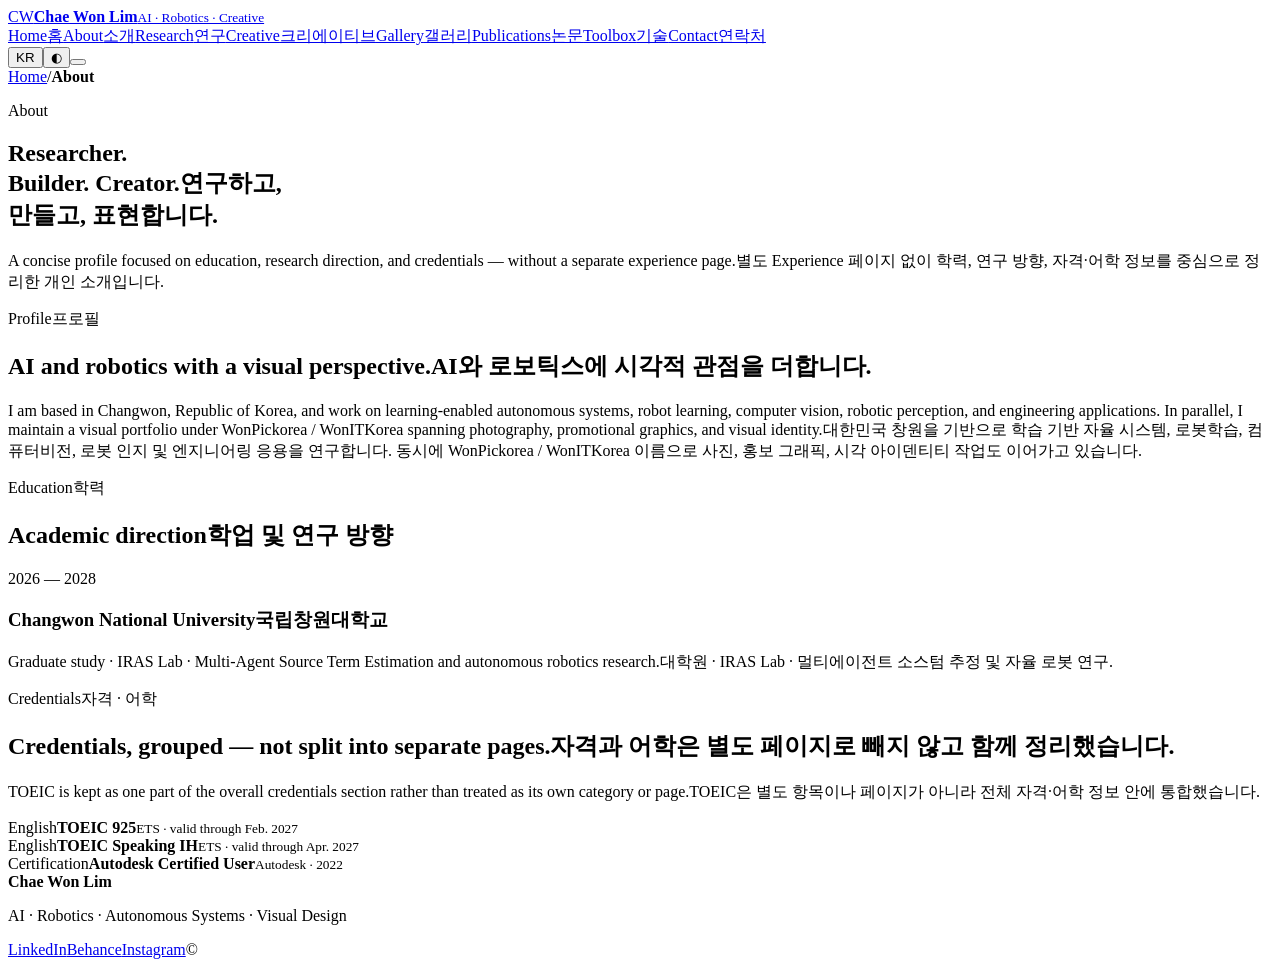
==== contact.html @ 5429001a "feat: Implement multi-page portfolio for Chae Won Lim - Added new HTML pages: about.html, contact.ht" ====
<!doctype html><html lang="en" data-theme="light" data-lang="en"><head><meta charset="utf-8"><meta name="viewport" content="width=device-width,initial-scale=1"><meta name="description" content="About Chae Won Lim — profile, education, and grouped credentials."><meta name="theme-color" content="#0b1020"><meta property="og:title" content="About | Chae Won Lim"><meta property="og:description" content="About Chae Won Lim — profile, education, and grouped credentials."><meta property="og:type" content="website"><meta property="og:image" content="https://avatars.githubusercontent.com/u/75358803?s=800&v=4"><title>About | Chae Won Lim</title><link rel="preconnect" href="https://fonts.googleapis.com"><link rel="preconnect" href="https://fonts.gstatic.com" crossorigin><link rel="preconnect" href="https://mir-s3-cdn-cf.behance.net"><link href="https://fonts.googleapis.com/css2?family=Inter:wght@400;500;600;700;800;900&family=Noto+Sans+KR:wght@400;500;600;700;800;900&display=swap" rel="stylesheet"><link rel="stylesheet" href="assets/styles.css"></head><body data-page="about"><header class="site-header"><div class="container nav-wrap"><a class="brand" href="index.html"><span class="brand-mark">CW</span><span class="brand-copy"><strong>Chae Won Lim</strong><small>AI · Robotics · Creative</small></span></a><nav class="nav" id="navMenu"><a href="index.html" data-page="home"><span class="lang-en">Home</span><span class="lang-ko">홈</span></a><a href="about.html" data-page="about"><span class="lang-en">About</span><span class="lang-ko">소개</span></a><a href="research.html" data-page="research"><span class="lang-en">Research</span><span class="lang-ko">연구</span></a><a href="creative.html" data-page="creative"><span class="lang-en">Creative</span><span class="lang-ko">크리에이티브</span></a><a href="gallery.html" data-page="gallery"><span class="lang-en">Gallery</span><span class="lang-ko">갤러리</span></a><a href="publications.html" data-page="publications"><span class="lang-en">Publications</span><span class="lang-ko">논문</span></a><a href="toolbox.html" data-page="toolbox"><span class="lang-en">Toolbox</span><span class="lang-ko">기술</span></a><a href="contact.html" data-page="contact"><span class="lang-en">Contact</span><span class="lang-ko">연락처</span></a></nav><div class="nav-actions"><button class="icon-button" id="langToggle" aria-label="Toggle language">KR</button><button class="icon-button" id="themeToggle" aria-label="Toggle theme">◐</button><button class="nav-toggle" id="navToggle" aria-label="Open menu"><span></span><span></span><span></span></button></div></div></header><main><section class="page-hero"><div class="container"><div class="crumb"><a href="index.html">Home</a><span>/</span><b>About</b></div><p class="eyebrow">About</p><h1><span class="lang-en">Researcher.<br>Builder. <span class="gradient">Creator.</span></span><span class="lang-ko">연구하고,<br>만들고, <span class="gradient">표현합니다.</span></span></h1><p class="lead"><span class="lang-en">A concise profile focused on education, research direction, and credentials — without a separate experience page.</span><span class="lang-ko">별도 Experience 페이지 없이 학력, 연구 방향, 자격·어학 정보를 중심으로 정리한 개인 소개입니다.</span></p></div></section><section class="section"><div class="container grid-2"><div class="section-title reveal"><p class="eyebrow"><span class="lang-en">Profile</span><span class="lang-ko">프로필</span></p><h2><span class="lang-en">AI and robotics with a visual perspective.</span><span class="lang-ko">AI와 로보틱스에 시각적 관점을 더합니다.</span></h2></div><div class="card reveal"><p><span class="lang-en">I am based in Changwon, Republic of Korea, and work on learning-enabled autonomous systems, robot learning, computer vision, robotic perception, and engineering applications. In parallel, I maintain a visual portfolio under WonPickorea / WonITKorea spanning photography, promotional graphics, and visual identity.</span><span class="lang-ko">대한민국 창원을 기반으로 학습 기반 자율 시스템, 로봇학습, 컴퓨터비전, 로봇 인지 및 엔지니어링 응용을 연구합니다. 동시에 WonPickorea / WonITKorea 이름으로 사진, 홍보 그래픽, 시각 아이덴티티 작업도 이어가고 있습니다.</span></p></div></div></section><section class="section soft"><div class="container"><div class="section-title reveal"><p class="eyebrow"><span class="lang-en">Education</span><span class="lang-ko">학력</span></p><h2><span class="lang-en">Academic direction</span><span class="lang-ko">학업 및 연구 방향</span></h2></div><div class="timeline"><div class="timeline-item reveal"><div class="timeline-year">2026 — 2028</div><div><h3><span class="lang-en">Changwon National University</span><span class="lang-ko">국립창원대학교</span></h3><p><span class="lang-en">Graduate study · IRAS Lab · Multi-Agent Source Term Estimation and autonomous robotics research.</span><span class="lang-ko">대학원 · IRAS Lab · 멀티에이전트 소스텀 추정 및 자율 로봇 연구.</span></p></div></div></div></div></section><section class="section"><div class="container"><div class="section-title reveal"><p class="eyebrow"><span class="lang-en">Credentials</span><span class="lang-ko">자격 · 어학</span></p><h2><span class="lang-en">Credentials, grouped — not split into separate pages.</span><span class="lang-ko">자격과 어학은 별도 페이지로 빼지 않고 함께 정리했습니다.</span></h2><p><span class="lang-en">TOEIC is kept as one part of the overall credentials section rather than treated as its own category or page.</span><span class="lang-ko">TOEIC은 별도 항목이나 페이지가 아니라 전체 자격·어학 정보 안에 통합했습니다.</span></p></div><div class="credentials"><div class="credential reveal"><span class="kicker">English</span><strong>TOEIC 925</strong><small>ETS · valid through Feb. 2027</small></div><div class="credential reveal"><span class="kicker">English</span><strong>TOEIC Speaking IH</strong><small>ETS · valid through Apr. 2027</small></div><div class="credential reveal"><span class="kicker">Certification</span><strong>Autodesk Certified User</strong><small>Autodesk · 2022</small></div></div></div></section></main><footer class="site-footer"><div class="container footer-wrap"><div><strong>Chae Won Lim</strong><p>AI · Robotics · Autonomous Systems · Visual Design</p></div><div class="footer-links"><a href="https://www.linkedin.com/in/chae-won-lim/" target="_blank" rel="noopener">LinkedIn</a><a href="https://www.behance.net/wonpickorea" target="_blank" rel="noopener">Behance</a><a href="https://instagram.com/wonpickorea" target="_blank" rel="noopener">Instagram</a><span>© <span data-year></span></span></div></div></footer><script src="assets/site.js"></script></body></html>
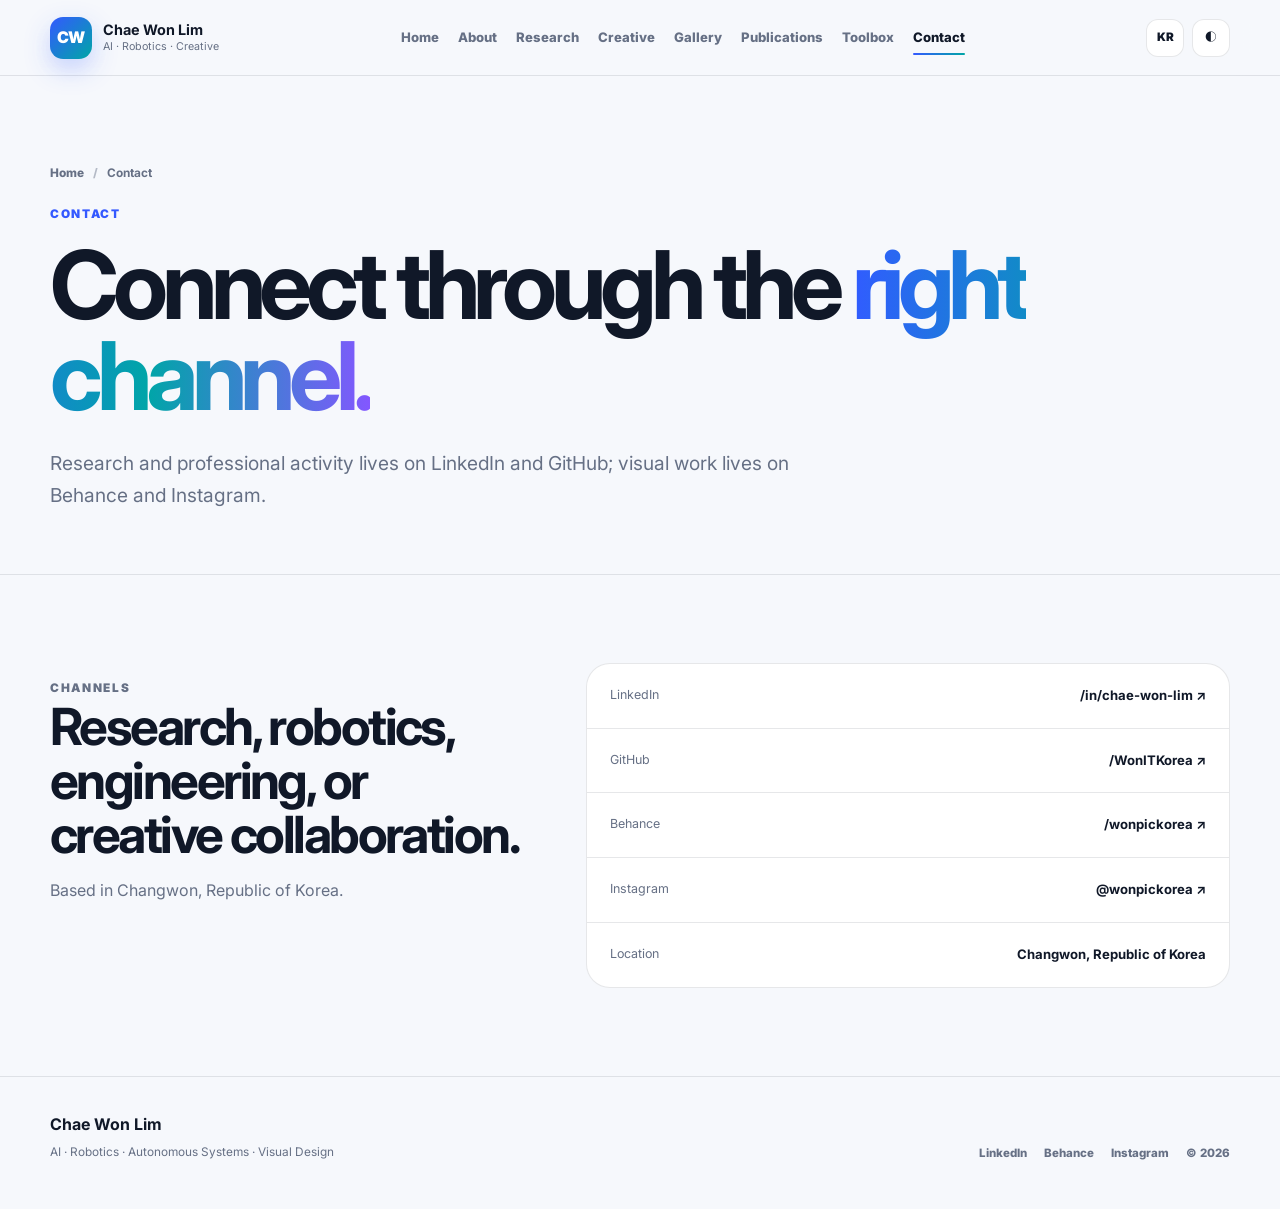
==== commit 20ae4fdc: "Add files via upload" ====
--- a/contact.html
+++ b/contact.html
@@ -1 +1,48 @@
-<!doctype html><html lang="en" data-theme="light" data-lang="en"><head><meta charset="utf-8"><meta name="viewport" content="width=device-width,initial-scale=1"><meta name="description" content="About Chae Won Lim — profile, education, and grouped credentials."><meta name="theme-color" content="#0b1020"><meta property="og:title" content="About | Chae Won Lim"><meta property="og:description" content="About Chae Won Lim — profile, education, and grouped credentials."><meta property="og:type" content="website"><meta property="og:image" content="https://avatars.githubusercontent.com/u/75358803?s=800&v=4"><title>About | Chae Won Lim</title><link rel="preconnect" href="https://fonts.googleapis.com"><link rel="preconnect" href="https://fonts.gstatic.com" crossorigin><link rel="preconnect" href="https://mir-s3-cdn-cf.behance.net"><link href="https://fonts.googleapis.com/css2?family=Inter:wght@400;500;600;700;800;900&family=Noto+Sans+KR:wght@400;500;600;700;800;900&display=swap" rel="stylesheet"><link rel="stylesheet" href="assets/styles.css"></head><body data-page="about"><header class="site-header"><div class="container nav-wrap"><a class="brand" href="index.html"><span class="brand-mark">CW</span><span class="brand-copy"><strong>Chae Won Lim</strong><small>AI · Robotics · Creative</small></span></a><nav class="nav" id="navMenu"><a href="index.html" data-page="home"><span class="lang-en">Home</span><span class="lang-ko">홈</span></a><a href="about.html" data-page="about"><span class="lang-en">About</span><span class="lang-ko">소개</span></a><a href="research.html" data-page="research"><span class="lang-en">Research</span><span class="lang-ko">연구</span></a><a href="creative.html" data-page="creative"><span class="lang-en">Creative</span><span class="lang-ko">크리에이티브</span></a><a href="gallery.html" data-page="gallery"><span class="lang-en">Gallery</span><span class="lang-ko">갤러리</span></a><a href="publications.html" data-page="publications"><span class="lang-en">Publications</span><span class="lang-ko">논문</span></a><a href="toolbox.html" data-page="toolbox"><span class="lang-en">Toolbox</span><span class="lang-ko">기술</span></a><a href="contact.html" data-page="contact"><span class="lang-en">Contact</span><span class="lang-ko">연락처</span></a></nav><div class="nav-actions"><button class="icon-button" id="langToggle" aria-label="Toggle language">KR</button><button class="icon-button" id="themeToggle" aria-label="Toggle theme">◐</button><button class="nav-toggle" id="navToggle" aria-label="Open menu"><span></span><span></span><span></span></button></div></div></header><main><section class="page-hero"><div class="container"><div class="crumb"><a href="index.html">Home</a><span>/</span><b>About</b></div><p class="eyebrow">About</p><h1><span class="lang-en">Researcher.<br>Builder. <span class="gradient">Creator.</span></span><span class="lang-ko">연구하고,<br>만들고, <span class="gradient">표현합니다.</span></span></h1><p class="lead"><span class="lang-en">A concise profile focused on education, research direction, and credentials — without a separate experience page.</span><span class="lang-ko">별도 Experience 페이지 없이 학력, 연구 방향, 자격·어학 정보를 중심으로 정리한 개인 소개입니다.</span></p></div></section><section class="section"><div class="container grid-2"><div class="section-title reveal"><p class="eyebrow"><span class="lang-en">Profile</span><span class="lang-ko">프로필</span></p><h2><span class="lang-en">AI and robotics with a visual perspective.</span><span class="lang-ko">AI와 로보틱스에 시각적 관점을 더합니다.</span></h2></div><div class="card reveal"><p><span class="lang-en">I am based in Changwon, Republic of Korea, and work on learning-enabled autonomous systems, robot learning, computer vision, robotic perception, and engineering applications. In parallel, I maintain a visual portfolio under WonPickorea / WonITKorea spanning photography, promotional graphics, and visual identity.</span><span class="lang-ko">대한민국 창원을 기반으로 학습 기반 자율 시스템, 로봇학습, 컴퓨터비전, 로봇 인지 및 엔지니어링 응용을 연구합니다. 동시에 WonPickorea / WonITKorea 이름으로 사진, 홍보 그래픽, 시각 아이덴티티 작업도 이어가고 있습니다.</span></p></div></div></section><section class="section soft"><div class="container"><div class="section-title reveal"><p class="eyebrow"><span class="lang-en">Education</span><span class="lang-ko">학력</span></p><h2><span class="lang-en">Academic direction</span><span class="lang-ko">학업 및 연구 방향</span></h2></div><div class="timeline"><div class="timeline-item reveal"><div class="timeline-year">2026 — 2028</div><div><h3><span class="lang-en">Changwon National University</span><span class="lang-ko">국립창원대학교</span></h3><p><span class="lang-en">Graduate study · IRAS Lab · Multi-Agent Source Term Estimation and autonomous robotics research.</span><span class="lang-ko">대학원 · IRAS Lab · 멀티에이전트 소스텀 추정 및 자율 로봇 연구.</span></p></div></div></div></div></section><section class="section"><div class="container"><div class="section-title reveal"><p class="eyebrow"><span class="lang-en">Credentials</span><span class="lang-ko">자격 · 어학</span></p><h2><span class="lang-en">Credentials, grouped — not split into separate pages.</span><span class="lang-ko">자격과 어학은 별도 페이지로 빼지 않고 함께 정리했습니다.</span></h2><p><span class="lang-en">TOEIC is kept as one part of the overall credentials section rather than treated as its own category or page.</span><span class="lang-ko">TOEIC은 별도 항목이나 페이지가 아니라 전체 자격·어학 정보 안에 통합했습니다.</span></p></div><div class="credentials"><div class="credential reveal"><span class="kicker">English</span><strong>TOEIC 925</strong><small>ETS · valid through Feb. 2027</small></div><div class="credential reveal"><span class="kicker">English</span><strong>TOEIC Speaking IH</strong><small>ETS · valid through Apr. 2027</small></div><div class="credential reveal"><span class="kicker">Certification</span><strong>Autodesk Certified User</strong><small>Autodesk · 2022</small></div></div></div></section></main><footer class="site-footer"><div class="container footer-wrap"><div><strong>Chae Won Lim</strong><p>AI · Robotics · Autonomous Systems · Visual Design</p></div><div class="footer-links"><a href="https://www.linkedin.com/in/chae-won-lim/" target="_blank" rel="noopener">LinkedIn</a><a href="https://www.behance.net/wonpickorea" target="_blank" rel="noopener">Behance</a><a href="https://instagram.com/wonpickorea" target="_blank" rel="noopener">Instagram</a><span>© <span data-year></span></span></div></div></footer><script src="assets/site.js"></script></body></html>+<!doctype html><html lang="en" data-theme="light" data-lang="en"><head><meta charset="utf-8"><meta name="viewport" content="width=device-width,initial-scale=1"><meta name="description" content="Contact and social links for Chae Won Lim."><meta name="theme-color" content="#0b1020"><meta property="og:title" content="Contact | Chae Won Lim"><meta property="og:description" content="Contact and social links for Chae Won Lim."><meta property="og:type" content="website"><meta property="og:image" content="https://avatars.githubusercontent.com/u/75358803?s=800&v=4"><title>Contact | Chae Won Lim</title><link rel="preconnect" href="https://fonts.googleapis.com"><link rel="preconnect" href="https://fonts.gstatic.com" crossorigin><link rel="preconnect" href="https://mir-s3-cdn-cf.behance.net"><link href="https://fonts.googleapis.com/css2?family=Inter:wght@400;500;600;700;800;900&family=Noto+Sans+KR:wght@400;500;600;700;800;900&display=swap" rel="stylesheet"><style>
+
+:root{--bg:#f6f8fc;--surface:#ffffff;--surface2:#eef3f9;--text:#101828;--muted:#667085;--line:rgba(16,24,40,.10);--brand:#3459ff;--brand2:#00a6a6;--purple:#7655ff;--shadow:0 22px 60px rgba(26,45,92,.11);--radius:26px;--max:1180px;--header:76px}
+html[data-theme="dark"]{--bg:#080d18;--surface:#101827;--surface2:#151f31;--text:#edf3ff;--muted:#9cabc0;--line:rgba(238,244,255,.1);--shadow:0 24px 70px rgba(0,0,0,.32)}
+*{box-sizing:border-box}html{scroll-behavior:smooth}body{margin:0;background:var(--bg);color:var(--text);font-family:Inter,"Noto Sans KR",system-ui,sans-serif;line-height:1.66;-webkit-font-smoothing:antialiased}a{color:inherit;text-decoration:none}img{display:block;max-width:100%}button{font:inherit}.container{width:min(var(--max),calc(100% - 44px));margin:auto}
+.site-header{position:sticky;top:0;z-index:100;height:var(--header);background:color-mix(in srgb,var(--bg) 86%,transparent);backdrop-filter:blur(18px);border-bottom:1px solid var(--line)}.nav-wrap{height:100%;display:flex;align-items:center;justify-content:space-between;gap:22px}.brand{display:flex;align-items:center;gap:11px}.brand-mark{width:42px;height:42px;border-radius:13px;display:grid;place-items:center;color:white;font-weight:900;letter-spacing:-.06em;background:linear-gradient(135deg,var(--brand),var(--brand2));box-shadow:0 10px 26px rgba(52,89,255,.26)}.brand-copy{display:grid;line-height:1.08}.brand-copy strong{font-size:.9rem}.brand-copy small{font-size:.67rem;color:var(--muted);margin-top:4px}.nav{display:flex;align-items:center;gap:19px;font-size:.82rem;font-weight:800}.nav a{color:var(--muted);padding:9px 0;position:relative}.nav a:hover,.nav a.active{color:var(--text)}.nav a.active:after{content:"";position:absolute;left:0;right:0;bottom:2px;height:2px;border-radius:99px;background:linear-gradient(90deg,var(--brand),var(--brand2))}.nav-actions{display:flex;gap:8px}.icon-button{height:38px;min-width:38px;border:1px solid var(--line);border-radius:12px;background:var(--surface);color:var(--text);cursor:pointer;font-size:.73rem;font-weight:900}.nav-toggle{display:none;border:0;background:transparent;color:var(--text);padding:7px}.nav-toggle span{display:block;width:24px;height:2px;background:currentColor;margin:5px 0}
+.lang-ko{display:none}html[data-lang="ko"] .lang-en{display:none}html[data-lang="ko"] .lang-ko{display:inline}html[data-lang="ko"] .block.lang-ko{display:block}html[data-lang="en"] .block.lang-en{display:block}.block.lang-en{display:block}.block.lang-ko{display:none}
+.hero{padding:76px 0 90px;min-height:calc(100vh - var(--header));display:grid;align-items:center}.hero-grid{display:grid;grid-template-columns:minmax(0,1.15fr) minmax(320px,.85fr);gap:70px;align-items:center}.eyebrow{margin:0 0 16px;color:var(--brand);font-size:.74rem;font-weight:900;letter-spacing:.14em;text-transform:uppercase}.hero h1,.page-hero h1{margin:0;font-size:clamp(3rem,6.8vw,6.5rem);line-height:.96;letter-spacing:-.065em}.gradient{background:linear-gradient(90deg,#315cff 0%,#00a5a8 55%,#8357ff 100%);-webkit-background-clip:text;background-clip:text;color:transparent}.lead{margin:26px 0 0;max-width:760px;color:var(--muted);font-size:clamp(1.03rem,1.55vw,1.2rem)}.hero-actions{display:flex;flex-wrap:wrap;gap:10px;margin-top:30px}.button{min-height:48px;padding:0 18px;border-radius:14px;display:inline-flex;align-items:center;justify-content:center;font-weight:900;font-size:.85rem;transition:.2s}.button.primary{background:var(--text);color:var(--bg)}.button.ghost{border:1px solid var(--line);background:var(--surface)}.button:hover{transform:translateY(-2px)}.social-row{display:flex;flex-wrap:wrap;gap:8px;margin-top:16px}.chip{padding:8px 11px;border:1px solid var(--line);border-radius:999px;background:var(--surface);font-size:.73rem;color:var(--muted);font-weight:800}.chip:hover{color:var(--text)}
+.profile-card{padding:18px;border:1px solid var(--line);border-radius:31px;background:linear-gradient(155deg,color-mix(in srgb,var(--surface) 94%,#3459ff 6%),var(--surface));box-shadow:var(--shadow)}.profile-label{display:flex;align-items:center;justify-content:space-between;font-size:.72rem;color:var(--muted);margin:0 4px 13px}.live{display:inline-flex;gap:7px;align-items:center}.live:before{content:"";width:8px;height:8px;border-radius:50%;background:#22c67a;box-shadow:0 0 0 5px rgba(34,198,122,.12)}.linkedin-stage{height:430px;border-radius:23px;overflow:hidden;background:#eaf0f7;display:grid;place-items:center;position:relative}.linkedin-stage iframe{width:100%;height:430px;border:0;position:relative;z-index:2}.profile-fallback{position:absolute;inset:0;display:grid;place-items:center;text-align:center;padding:30px;color:#101828}.profile-fallback img{width:190px;height:190px;border-radius:50%;object-fit:cover;box-shadow:0 14px 35px rgba(0,0,0,.12)}.profile-fallback strong{display:block;margin-top:17px}.profile-foot{display:flex;justify-content:space-between;gap:15px;margin:13px 4px 0;color:var(--muted);font-size:.7rem}
+.page-hero{padding:88px 0 62px;border-bottom:1px solid var(--line)}.page-hero h1{font-size:clamp(3.2rem,7.4vw,7rem);max-width:1000px}.page-hero .lead{max-width:820px}.crumb{display:flex;gap:9px;align-items:center;color:var(--muted);font-size:.74rem;font-weight:800;margin-bottom:21px}.crumb span{opacity:.45}.section{padding:88px 0}.section.soft{background:var(--surface2)}.section.dark{background:#09101f;color:#edf3ff}.section.dark .muted{color:#a5b2c6}.section-title{max-width:760px;margin-bottom:38px}.section-title h2{margin:0;font-size:clamp(2rem,4vw,4rem);line-height:1.06;letter-spacing:-.05em}.section-title p{margin:16px 0 0;color:var(--muted)}.muted{color:var(--muted)}
+.portal-grid{display:grid;grid-template-columns:repeat(3,1fr);gap:15px}.portal-card{min-height:235px;padding:27px;border-radius:24px;border:1px solid var(--line);background:var(--surface);display:flex;flex-direction:column;justify-content:space-between;transition:.24s}.portal-card:hover{transform:translateY(-5px);box-shadow:var(--shadow)}.portal-card .num{font-size:.68rem;color:var(--muted);font-weight:900;letter-spacing:.1em}.portal-card h3{font-size:1.4rem;letter-spacing:-.035em;margin:28px 0 8px}.portal-card p{margin:0;color:var(--muted);font-size:.86rem}.portal-card .go{margin-top:25px;font-size:.76rem;font-weight:900;color:var(--brand)}
+.grid-2{display:grid;grid-template-columns:repeat(2,minmax(0,1fr));gap:18px}.grid-3{display:grid;grid-template-columns:repeat(3,minmax(0,1fr));gap:15px}.card{padding:28px;border:1px solid var(--line);border-radius:24px;background:var(--surface)}.card h3{margin:0 0 11px;font-size:1.25rem;letter-spacing:-.03em}.card p{margin:0;color:var(--muted)}.metric{font-size:2.15rem;font-weight:900;letter-spacing:-.05em}.metric-label{font-size:.75rem;color:var(--muted);margin-top:7px}.timeline{display:grid;gap:13px}.timeline-item{display:grid;grid-template-columns:150px 1fr;gap:22px;padding:24px;border-radius:20px;border:1px solid var(--line);background:var(--surface)}.timeline-year{font-size:.75rem;font-weight:900;color:var(--brand)}.timeline-item h3{margin:0 0 7px}.timeline-item p{margin:0;color:var(--muted)}
+.credentials{display:grid;grid-template-columns:repeat(3,1fr);gap:13px}.credential{padding:22px;border-radius:20px;border:1px solid var(--line);background:var(--surface)}.credential .kicker{font-size:.67rem;color:var(--muted);text-transform:uppercase;letter-spacing:.1em;font-weight:900}.credential strong{display:block;font-size:1.18rem;margin:14px 0 5px}.credential small{color:var(--muted)}
+.research-grid{display:grid;grid-template-columns:repeat(2,minmax(0,1fr));gap:18px}.research-card{min-height:320px;padding:29px;border-radius:24px;border:1px solid var(--line);background:var(--surface);position:relative}.research-card .index{position:absolute;top:22px;right:23px;color:var(--muted);font-size:.68rem;font-weight:900}.research-icon{width:51px;height:51px;border-radius:15px;background:var(--surface2);display:grid;place-items:center;font-weight:900;color:var(--brand);font-size:1.2rem}.research-card h3{margin:41px 0 12px;font-size:1.4rem;letter-spacing:-.03em}.research-card p{margin:0;color:var(--muted);font-size:.9rem}.tags{display:flex;flex-wrap:wrap;gap:7px;margin-top:24px}.tags span{padding:6px 9px;border-radius:999px;background:var(--surface2);color:var(--muted);font-size:.66rem;font-weight:900}.pipeline{display:grid;grid-template-columns:repeat(5,1fr);gap:9px;align-items:center}.pipe{padding:19px 12px;border-radius:16px;background:var(--surface);border:1px solid var(--line);text-align:center;font-size:.78rem;font-weight:900}.arrow{text-align:center;color:var(--muted)}
+.creative-grid{display:grid;grid-template-columns:repeat(3,minmax(0,1fr));gap:16px}.creative-card{border-radius:22px;overflow:hidden;border:1px solid var(--line);background:var(--surface);transition:.24s}.creative-card:hover{transform:translateY(-5px);box-shadow:var(--shadow)}.creative-image{aspect-ratio:1.28/1;overflow:hidden;background:#dfe7f2}.creative-image img{width:100%;height:100%;object-fit:cover;transition:.35s}.creative-card:hover img{transform:scale(1.035)}.creative-body{padding:17px 18px 20px}.creative-type{font-size:.65rem;color:var(--brand);font-weight:900;letter-spacing:.08em;text-transform:uppercase}.creative-body h3{margin:8px 0 7px;font-size:1rem}.creative-body p{margin:0;color:var(--muted);font-size:.77rem}
+.gallery{columns:3;column-gap:14px}.gallery-item{display:block;break-inside:avoid;margin:0 0 14px;border-radius:18px;overflow:hidden;border:1px solid var(--line);background:var(--surface);cursor:zoom-in}.gallery-item img{width:100%;height:auto;transition:.3s}.gallery-item:hover img{transform:scale(1.015)}.lightbox{position:fixed;inset:0;z-index:500;background:rgba(3,8,18,.92);display:none;place-items:center;padding:30px}.lightbox.open{display:grid}.lightbox img{max-width:min(1200px,95vw);max-height:90vh;border-radius:14px}.lightbox button{position:absolute;right:23px;top:18px;width:44px;height:44px;border-radius:50%;border:1px solid rgba(255,255,255,.2);background:rgba(255,255,255,.08);color:white;font-size:1.5rem;cursor:pointer}
+.publication{display:grid;grid-template-columns:110px 1fr auto;gap:24px;align-items:start;padding:27px 0;border-top:1px solid var(--line)}.publication:last-child{border-bottom:1px solid var(--line)}.publication .year{font-weight:900;color:var(--brand)}.publication h3{margin:0 0 7px;font-size:1.18rem}.publication p{margin:0;color:var(--muted);font-size:.84rem}.publication a{font-size:.77rem;font-weight:900;color:var(--brand);white-space:nowrap}
+.skill-groups{display:grid;grid-template-columns:repeat(2,1fr);gap:18px}.skill-group{padding:27px;border-radius:24px;background:var(--surface);border:1px solid var(--line)}.skill-group h3{margin:0 0 18px}.skill-list{display:flex;gap:8px;flex-wrap:wrap}.skill-list span{padding:9px 11px;border-radius:12px;background:var(--surface2);font-size:.75rem;font-weight:800;color:var(--muted)}
+.contact-grid{display:grid;grid-template-columns:.85fr 1.15fr;gap:60px;align-items:start}.contact-card{border:1px solid var(--line);border-radius:24px;background:var(--surface);overflow:hidden}.contact-row{display:flex;justify-content:space-between;gap:18px;padding:21px 23px;border-bottom:1px solid var(--line);transition:.2s}.contact-row:last-child{border-bottom:0}.contact-row[href]:hover{background:var(--surface2)}.contact-row span{color:var(--muted);font-size:.78rem}.contact-row strong{font-size:.82rem;text-align:right}
+.site-footer{padding:34px 0 46px;border-top:1px solid var(--line)}.footer-wrap{display:flex;justify-content:space-between;gap:20px;align-items:end}.footer-wrap p{margin:6px 0 0;color:var(--muted);font-size:.74rem}.footer-links{display:flex;gap:17px;color:var(--muted);font-size:.72rem;font-weight:800}.reveal{opacity:0;transform:translateY(18px);transition:.6s ease}.reveal.visible{opacity:1;transform:none}
+@media(max-width:980px){.nav{position:fixed;top:var(--header);left:22px;right:22px;display:none;flex-direction:column;align-items:stretch;gap:0;padding:15px;border:1px solid var(--line);border-radius:18px;background:var(--surface);box-shadow:var(--shadow)}.nav.open{display:flex}.nav a{padding:12px}.nav a.active:after{display:none}.nav-toggle{display:block}.hero-grid,.contact-grid{grid-template-columns:1fr}.hero-grid{gap:44px}.profile-card{max-width:560px}.portal-grid,.grid-3,.credentials,.creative-grid{grid-template-columns:repeat(2,1fr)}.pipeline{grid-template-columns:1fr}.arrow{transform:rotate(90deg)}.gallery{columns:2}.publication{grid-template-columns:80px 1fr}.publication a{grid-column:2}}
+@media(max-width:680px){.container{width:min(var(--max),calc(100% - 30px))}.brand-copy{display:none}.hero{padding-top:55px}.hero h1,.page-hero h1{font-size:clamp(2.85rem,15vw,4.8rem)}.page-hero{padding-top:61px}.portal-grid,.grid-2,.grid-3,.credentials,.research-grid,.creative-grid,.skill-groups{grid-template-columns:1fr}.timeline-item{grid-template-columns:1fr;gap:7px}.gallery{columns:1}.publication{grid-template-columns:1fr;gap:8px}.publication a{grid-column:auto}.footer-wrap{align-items:start;flex-direction:column}.footer-links{flex-wrap:wrap}.section{padding:68px 0}.linkedin-stage{height:410px}.linkedin-stage iframe{height:410px}}
+
+</style></head><body data-page="contact"><header class="site-header"><div class="container nav-wrap"><a class="brand" href="index.html"><span class="brand-mark">CW</span><span class="brand-copy"><strong>Chae Won Lim</strong><small>AI · Robotics · Creative</small></span></a><nav class="nav" id="navMenu"><a href="index.html" data-page="home"><span class="lang-en">Home</span><span class="lang-ko">홈</span></a><a href="about.html" data-page="about"><span class="lang-en">About</span><span class="lang-ko">소개</span></a><a href="research.html" data-page="research"><span class="lang-en">Research</span><span class="lang-ko">연구</span></a><a href="creative.html" data-page="creative"><span class="lang-en">Creative</span><span class="lang-ko">크리에이티브</span></a><a href="gallery.html" data-page="gallery"><span class="lang-en">Gallery</span><span class="lang-ko">갤러리</span></a><a href="publications.html" data-page="publications"><span class="lang-en">Publications</span><span class="lang-ko">논문</span></a><a href="toolbox.html" data-page="toolbox"><span class="lang-en">Toolbox</span><span class="lang-ko">기술</span></a><a href="contact.html" data-page="contact"><span class="lang-en">Contact</span><span class="lang-ko">연락처</span></a></nav><div class="nav-actions"><button class="icon-button" id="langToggle" aria-label="Toggle language">KR</button><button class="icon-button" id="themeToggle" aria-label="Toggle theme">◐</button><button class="nav-toggle" id="navToggle" aria-label="Open menu"><span></span><span></span><span></span></button></div></div></header><main><section class="page-hero"><div class="container"><div class="crumb"><a href="index.html">Home</a><span>/</span><b>Contact</b></div><p class="eyebrow">Contact</p><h1><span class="lang-en">Connect through the <span class="gradient">right channel.</span></span><span class="lang-ko">목적에 맞는 <span class="gradient">채널로 연결하세요.</span></span></h1><p class="lead"><span class="lang-en">Research and professional activity lives on LinkedIn and GitHub; visual work lives on Behance and Instagram.</span><span class="lang-ko">연구·전문 활동은 LinkedIn과 GitHub에서, 시각 작업은 Behance와 Instagram에서 확인할 수 있습니다.</span></p></div></section><section class="section"><div class="container contact-grid"><div class="section-title reveal"><p class="eyebrow"><span class="lang-en">Channels</span><span class="lang-ko">채널</span></p><h2><span class="lang-en">Research, robotics, engineering, or creative collaboration.</span><span class="lang-ko">연구, 로봇, 엔지니어링, 크리에이티브 협업.</span></h2><p><span class="lang-en">Based in Changwon, Republic of Korea.</span><span class="lang-ko">대한민국 창원 기반.</span></p></div><div class="contact-card reveal"><a class="contact-row" href="https://www.linkedin.com/in/chae-won-lim/" target="_blank" rel="noopener"><span>LinkedIn</span><strong>/in/chae-won-lim ↗</strong></a><a class="contact-row" href="https://github.com/WonITKorea" target="_blank" rel="noopener"><span>GitHub</span><strong>/WonITKorea ↗</strong></a><a class="contact-row" href="https://www.behance.net/wonpickorea" target="_blank" rel="noopener"><span>Behance</span><strong>/wonpickorea ↗</strong></a><a class="contact-row" href="https://instagram.com/wonpickorea" target="_blank" rel="noopener"><span>Instagram</span><strong>@wonpickorea ↗</strong></a><div class="contact-row"><span><span class="lang-en">Location</span><span class="lang-ko">위치</span></span><strong>Changwon, Republic of Korea</strong></div></div></div></section></main><footer class="site-footer"><div class="container footer-wrap"><div><strong>Chae Won Lim</strong><p>AI · Robotics · Autonomous Systems · Visual Design</p></div><div class="footer-links"><a href="https://www.linkedin.com/in/chae-won-lim/" target="_blank" rel="noopener">LinkedIn</a><a href="https://www.behance.net/wonpickorea" target="_blank" rel="noopener">Behance</a><a href="https://instagram.com/wonpickorea" target="_blank" rel="noopener">Instagram</a><span>© <span data-year></span></span></div></div></footer><script>
+
+const root=document.documentElement;
+const themeBtn=document.getElementById('themeToggle');
+const langBtn=document.getElementById('langToggle');
+const nav=document.getElementById('navMenu');
+const navBtn=document.getElementById('navToggle');
+let theme=localStorage.getItem('cw-theme')||(matchMedia('(prefers-color-scheme: dark)').matches?'dark':'light');
+let lang=localStorage.getItem('cw-lang')||'en';
+function applyTheme(){root.dataset.theme=theme;if(themeBtn)themeBtn.textContent=theme==='dark'?'☀':'◐'}
+function applyLang(){root.dataset.lang=lang;root.lang=lang==='ko'?'ko':'en';if(langBtn)langBtn.textContent=lang==='en'?'KR':'EN'}
+if(themeBtn)themeBtn.addEventListener('click',()=>{theme=theme==='dark'?'light':'dark';localStorage.setItem('cw-theme',theme);applyTheme()});
+if(langBtn)langBtn.addEventListener('click',()=>{lang=lang==='en'?'ko':'en';localStorage.setItem('cw-lang',lang);applyLang()});
+if(navBtn)navBtn.addEventListener('click',()=>nav.classList.toggle('open'));
+document.querySelectorAll('.nav a').forEach(a=>a.addEventListener('click',()=>nav?.classList.remove('open')));
+document.querySelectorAll('[data-page]').forEach(a=>{if(a.dataset.page===document.body.dataset.page)a.classList.add('active')});
+document.querySelectorAll('[data-year]').forEach(x=>x.textContent=new Date().getFullYear());
+const io=new IntersectionObserver(es=>es.forEach(e=>{if(e.isIntersecting){e.target.classList.add('visible');io.unobserve(e.target)}}),{threshold:.08});
+document.querySelectorAll('.reveal').forEach(el=>io.observe(el));
+function mountLinkedIn(){const stage=document.getElementById('linkedinStage');if(!stage)return;const f=document.createElement('iframe');f.title='Chae Won Lim LinkedIn profile badge';f.srcdoc=`<!doctype html><html><head><meta name="viewport" content="width=device-width,initial-scale=1"><style>html,body{margin:0;height:100%;display:grid;place-items:center;background:transparent;overflow:hidden}.badge-base{margin:auto}</style></head><body><script src="https://platform.linkedin.com/badges/js/profile.js" async defer type="text/javascript"><\/script><div class="badge-base LI-profile-badge" data-locale="en_US" data-size="large" data-theme="light" data-type="VERTICAL" data-vanity="chae-won-lim" data-version="v1"><a class="badge-base__link LI-simple-link" href="https://www.linkedin.com/in/chae-won-lim/">Chae Won Lim<\/a><\/div></body></html>`;stage.appendChild(f)}
+mountLinkedIn();applyTheme();applyLang();
+const lb=document.getElementById('lightbox'),lbImg=document.getElementById('lightboxImg');
+if(lb&&lbImg){document.querySelectorAll('.gallery-item img').forEach(img=>img.addEventListener('click',()=>{lbImg.src=img.src;lb.classList.add('open')}));lb.addEventListener('click',e=>{if(e.target===lb||e.target.closest('button'))lb.classList.remove('open')});document.addEventListener('keydown',e=>{if(e.key==='Escape')lb.classList.remove('open')})}
+
+</script></body></html>
